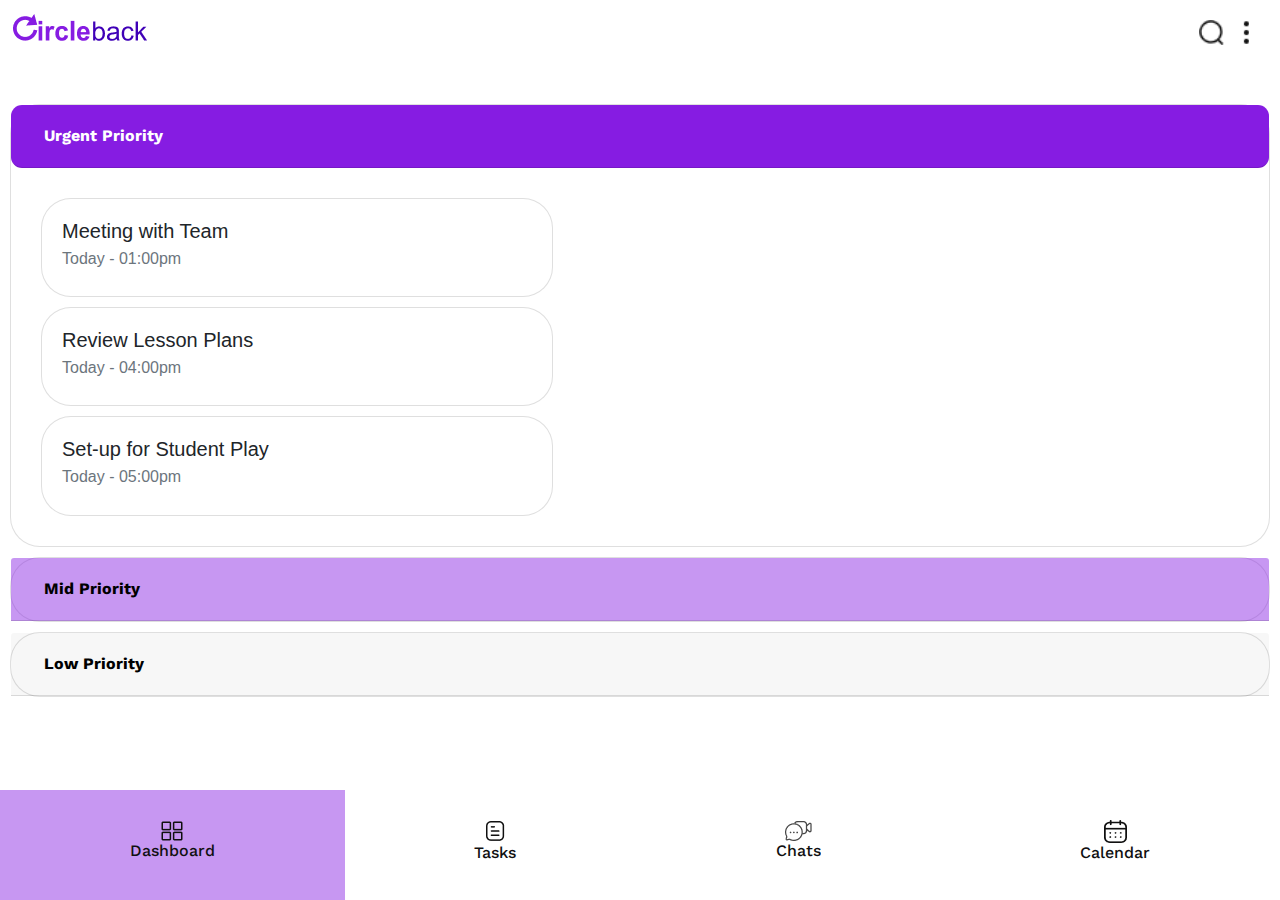
==== Tasks.html @ 2af95ed5 "nav resolved and task page" ====
<!doctype html>
<html lang="en">
  <head>
    <meta charset="utf-8">
    <meta name="viewport" content="width=device-width, initial-scale=1, shrink-to-fit=no">
    <!--Bootstrap CSS-->
    <link rel="stylesheet" href="https://cdn.jsdelivr.net/npm/bootstrap@4.0.0/dist/css/bootstrap.min.css" integrity="sha384-Gn5384xqQ1aoWXA+058RXPxPg6fy4IWvTNh0E263XmFcJlSAwiGgFAW/dAiS6JXm" crossorigin="anonymous">
    <!--Custom CSS-->
    <link rel="stylesheet" href="style.css" type="text/css">
   </head>
   <!--Font-->
   <link rel="preconnect" href="https://fonts.googleapis.com">
<link rel="preconnect" href="https://fonts.gstatic.com" crossorigin>
<link href="https://fonts.googleapis.com/css2?family=Work+Sans&display=swap" rel="stylesheet">
<!--FAB Icon-->
<link href="https://fonts.googleapis.com/icon?family=Material+Icons" rel="stylesheet">

   <body>
    <!--NavBar-->
    <nav id="navBar">
        <a class="logo"><img src="images/LogoWhiteBG.png"></a>
        
        <div class="icons">
          <img src="images/iconSearch.png" class="search">
          <img src="images/iconMenu.png" class="menu">
        </div>
      </nav>
      <!--NavBar Ends-->
    
      <!--Task Collapse-->
      <div id="accordion">
        <div class="card">
          <div class="card-header" id="headingOne">
            <h5 class="mb-0">
              <button class="btn1 btn btn-link" data-toggle="collapse" data-target="#collapseOne" aria-expanded="true" aria-controls="collapseOne">
                Urgent Priority
              </button>
            </h5>
          </div>
      
          <div id="collapseOne" class="collapse show" aria-labelledby="headingOne" data-parent="#accordion">
            <div class="card-body">
              
                <div class="card" style="width: 32rem;">
                    <div class="card-body">
                      <h5 class="card-title">Meeting with Team</h5>
                      <h6 class="card-subtitle mb-2 text-muted">Today - 01:00pm</h6>
                    </div>
                </div>

                <div class="card" style="width: 32rem;">
                    <div class="card-body">
                      <h5 class="card-title">Review Lesson Plans</h5>
                      <h6 class="card-subtitle mb-2 text-muted">Today - 04:00pm</h6>
                    </div>
                </div>

                <div class="card" style="width: 32rem;">
                    <div class="card-body">
                      <h5 class="card-title">Set-up for Student Play</h5>
                      <h6 class="card-subtitle mb-2 text-muted">Today - 05:00pm</h6>
                    </div>
                </div>

            </div>
          </div>
        </div>
        <div class="card">
          <div class="card-header" id="headingTwo">
            <h5 class="mb-0">
              <button class=" btn2 btn btn-link collapsed" data-toggle="collapse" data-target="#collapseTwo" aria-expanded="false" aria-controls="collapseTwo">
                Mid Priority
              </button>
            </h5>
          </div>
          <div id="collapseTwo" class="collapse" aria-labelledby="headingTwo" data-parent="#accordion">
            <div class="card-body">

                <div class="card" style="width: 32rem;">
                    <div class="card-body">
                      <h5 class="card-title">Send emails to Parents</h5>
                      <h6 class="card-subtitle mb-2 text-muted">Today - 10:00am</h6>
                    </div>
                </div>

                <div class="card" style="width: 32rem;">
                    <div class="card-body">
                      <h5 class="card-title">Review new school board notices</h5>
                      <h6 class="card-subtitle mb-2 text-muted">Today - 12:00pm</h6>
                    </div>
                </div>

                <div class="card" style="width: 32rem;">
                    <div class="card-body">
                      <h5 class="card-title">Submit Mid-Term grades</h5>
                      <h6 class="card-subtitle mb-2 text-muted">Today - 03:00pm</h6>
                    </div>
                </div>

            </div>
          </div>
        </div>
        <div class="card">
          <div class="card-header" id="headingThree">
            <h5 class="mb-0">
              <button class="btn3 btn btn-link collapsed" data-toggle="collapse" data-target="#collapseThree" aria-expanded="false" aria-controls="collapseThree">
                Low Priority 
              </button>
            </h5>
          </div>
          <div id="collapseThree" class="collapse" aria-labelledby="headingThree" data-parent="#accordion">
            <div class="card-body">
              
                <div class="card" style="width: 32rem;">
                    <div class="card-body">
                      <h5 class="card-title">Send Mrs. Roberts a thank you card</h5>
                      <h6 class="card-subtitle mb-2 text-muted">Today - End of Day</h6>
                    </div>
                </div>

                <div class="card" style="width: 32rem;">
                    <div class="card-body">
                      <h5 class="card-title">Speak with Principal Jones</h5>
                      <h6 class="card-subtitle mb-2 text-muted">Today - 01:30pm</h6>
                    </div>
                </div>

                <div class="card" style="width: 32rem;">
                    <div class="card-body">
                      <h5 class="card-title">Review and print flash cards for tomorrows test prep activity.</h5>
                      <h6 class="card-subtitle mb-2 text-muted">Today - 03:00pm</h6>
                    </div>
                </div>

            </div>
          </div>
        </div>
      </div>
      <!--End of Task Collapse-->
      
     <!--FAB-->
     

      

      <!--Navigation Bar-->
      <nav class="nav">
        <a href="#" class="nav_link navActive">
            <img src="images/iconDashboard.png" class="navIcon">
            <h6>Dashboard</h6>
        </a>
        <a href="#" class="nav_link">
            <img src="images/iconTask.png" class="navIcon">
            <h6>Tasks</h6>
        </a>
        <a href="#" class="nav_link">
            <img src="images/iconChats.png" class="navIcon">
            <h6>Chats</h6>
        </a>
        <a href="#" class="nav_link">
            <img src="images/iconCalendar.png" class="navIcon">
            <h6>Calendar</h6>
        </a>
      </nav>



    

    
    <!-- jQuery first, then Popper.js, then Bootstrap JS -->
    <script src="https://code.jquery.com/jquery-3.2.1.slim.min.js" integrity="sha384-KJ3o2DKtIkvYIK3UENzmM7KCkRr/rE9/Qpg6aAZGJwFDMVNA/GpGFF93hXpG5KkN" crossorigin="anonymous"></script>
    <script src="https://cdn.jsdelivr.net/npm/popper.js@1.12.9/dist/umd/popper.min.js" integrity="sha384-ApNbgh9B+Y1QKtv3Rn7W3mgPxhU9K/ScQsAP7hUibX39j7fakFPskvXusvfa0b4Q" crossorigin="anonymous"></script>
    <script src="https://cdn.jsdelivr.net/npm/bootstrap@4.0.0/dist/js/bootstrap.min.js" integrity="sha384-JZR6Spejh4U02d8jOt6vLEHfe/JQGiRRSQQxSfFWpi1MquVdAyjUar5+76PVCmYl" crossorigin="anonymous"></script>
  </body>
</html>
---- style.css ----
.navBar{
    width: 100%;
    height: 40px;
    display: flex;
    flex-direction: row;
    margin: 0px 20px;
    padding: 10px;
}
.icons {
    display: flex;
    float: right;
    justify-content: flex-end;
    height: 25px;
    margin: 20px;
  }
.search{
    margin-right: 10px;
}
.dots{
    padding: 10px;
}

/*Stories*/
.stories{
    width: 100%;
    height: 20vh;
    display: flex;
    background: white;
    justify-content: center;
    align-items: center;
}
.containers ul{
    list-style-type: none;
    display: flex;
}
.containers ul li a img{
    display: flex;
    height: 80px;
    width: 80px;
    border-radius: 100%;
    transition: .6s ease-in-out;
}
.containers ul li a img:hover{
    transform: scale(1.1);
}
.containers ul li{
    margin-right: 20px;

}
.containers ul li a{
    display: block;
    background-color: white;
    padding: 4px;
    border-radius: 100%;
}
.outer-layer{
    position: relative;
    background: linear-gradient(to bottom right, #861ce2, #E47415, #02B1E1);
    padding: 4px;
    border-radius: 100%;
}
.addStory button{
    position: absolute;
    width: 30px;
    height: 30px;
    background-color: #861ce2;
    bottom: 0;
    right: 0.25rem;
    text-align: center;
    border-radius: 100%;
    color: white;
    font-size: 16px;
    border: solid 3px white;
}

/*Dashboard Cards*/
.cards{
    box-shadow: 10px 1px 5px #10101046;
    height: 150px;
    width: 50%;
    margin: 20px;
    padding: 35px;
    border-radius: 15px;
    text-align: center;
    font-family: 'Work Sans', sans-serif;
}
.dashboardGrid{
    display: grid;
    grid-template-columns: repeat(2, 1fr);
    grid-template-rows: repeat(2, 1fr);
}
.priorityCard{
    box-shadow: 10px 5px 5px #10101046;
    width: 380px;
    margin: 20px;
    padding: 20px;
    border-radius: 15px;
    font-family: 'Work Sans', sans-serif;

}
.priorityCard h6{
    color: #10101097;
    line-height: 0.5%;
}
.priorityCard h3{
    text-align: center;
    color: #861ce2;
}
.priorityCard p{
    line-height: 0.5%;
}
/*Dashboard Cards*/
body{
    margin: 0 0 120px 0;
}
.nav{
    position: fixed;
    bottom: 0;
    width: 100%;
    height: 110px;
    box-shadow: o o 3px #10101046;
    background-color: white;
    display: flex;
    overflow-x: auto;
}
.nav_link{
    display: flex;
    flex-direction: column;
    align-items: center;
    justify-content: center;
    flex-grow: 1;
    min-width: 50px;
    font-family: 'Work Sans', sans-serif;
    text-decoration: none;
    color: #101010;
    -webkit-tap-highlight-color: transparent;
    transition: background-color 0.1s ease-in-out;
}
.navActive{
    background-color:#861ce275
}
.navIcon{
    font-size: 18px;
}

/*FAB*/


/*Task Collapse*/
#accordion{
    margin-top: 50px;
}
#headingOne{
    background-color: #861ce2;
    border-radius: 11px;
}
#headingTwo{
    background-color: #861ce275;
}
.btn1{
    color: white;
    font-weight: bold;
    font-family: 'Work Sans', sans-serif;
}
.btn2, .btn3{
    color: black;
    font-weight: bold;
    font-family: 'Work Sans', sans-serif;
}
.card{
    border-radius: 30px;
    margin: 10px;
    box-shadow: o o 3px #10101046;
}
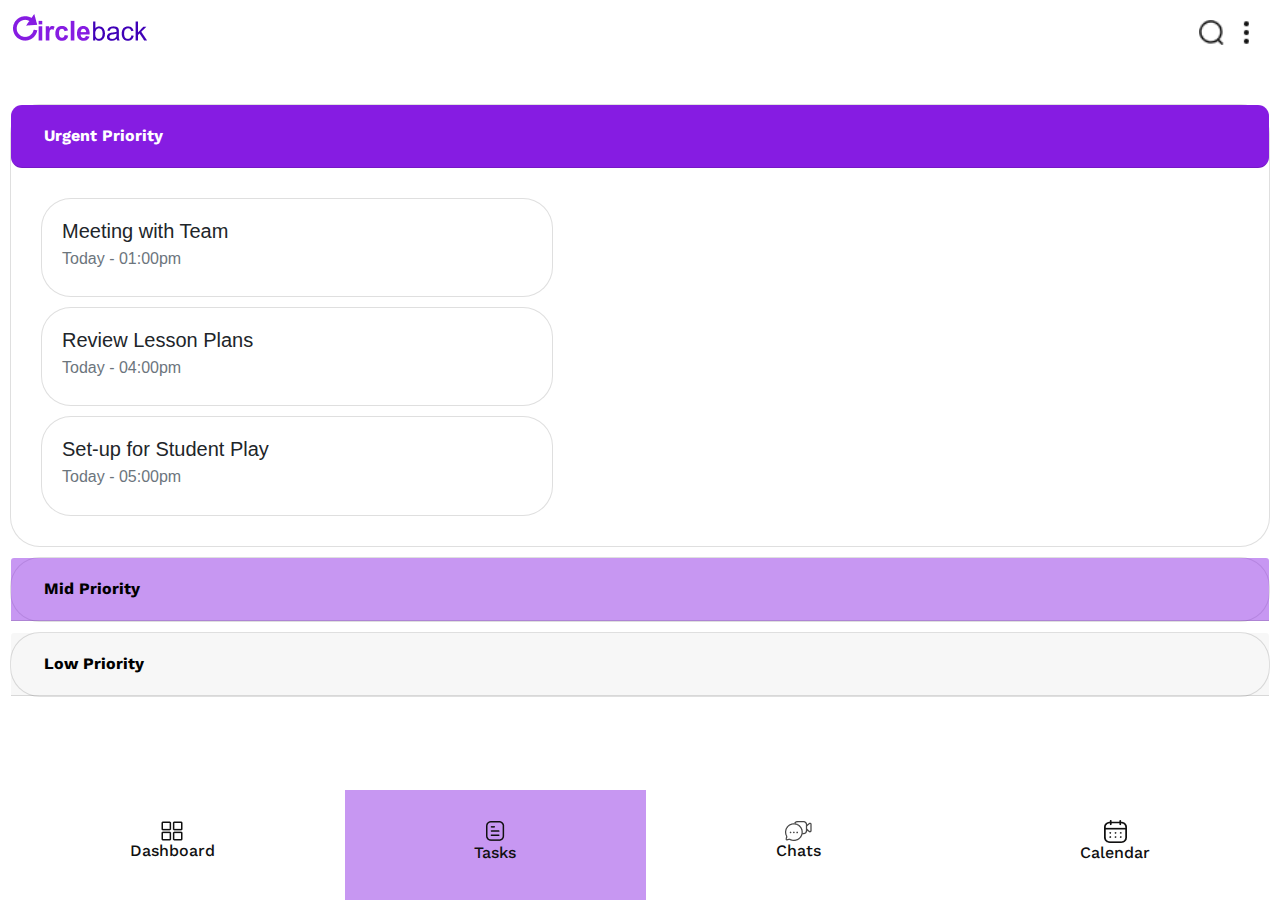
==== commit be38ebf8: "add story button repair" ====
--- a/Tasks.html
+++ b/Tasks.html
@@ -145,11 +145,11 @@
 
       <!--Navigation Bar-->
       <nav class="nav">
-        <a href="#" class="nav_link navActive">
+        <a href="Dashboard.html" class="nav_link">
             <img src="images/iconDashboard.png" class="navIcon">
             <h6>Dashboard</h6>
         </a>
-        <a href="#" class="nav_link">
+        <a href="Tasks.html" class="nav_link navActive">
             <img src="images/iconTask.png" class="navIcon">
             <h6>Tasks</h6>
         </a>
--- a/style.css
+++ b/style.css
@@ -59,7 +59,7 @@
     padding: 4px;
     border-radius: 100%;
 }
-.addStory button{
+.outer-layer button{
     position: absolute;
     width: 30px;
     height: 30px;
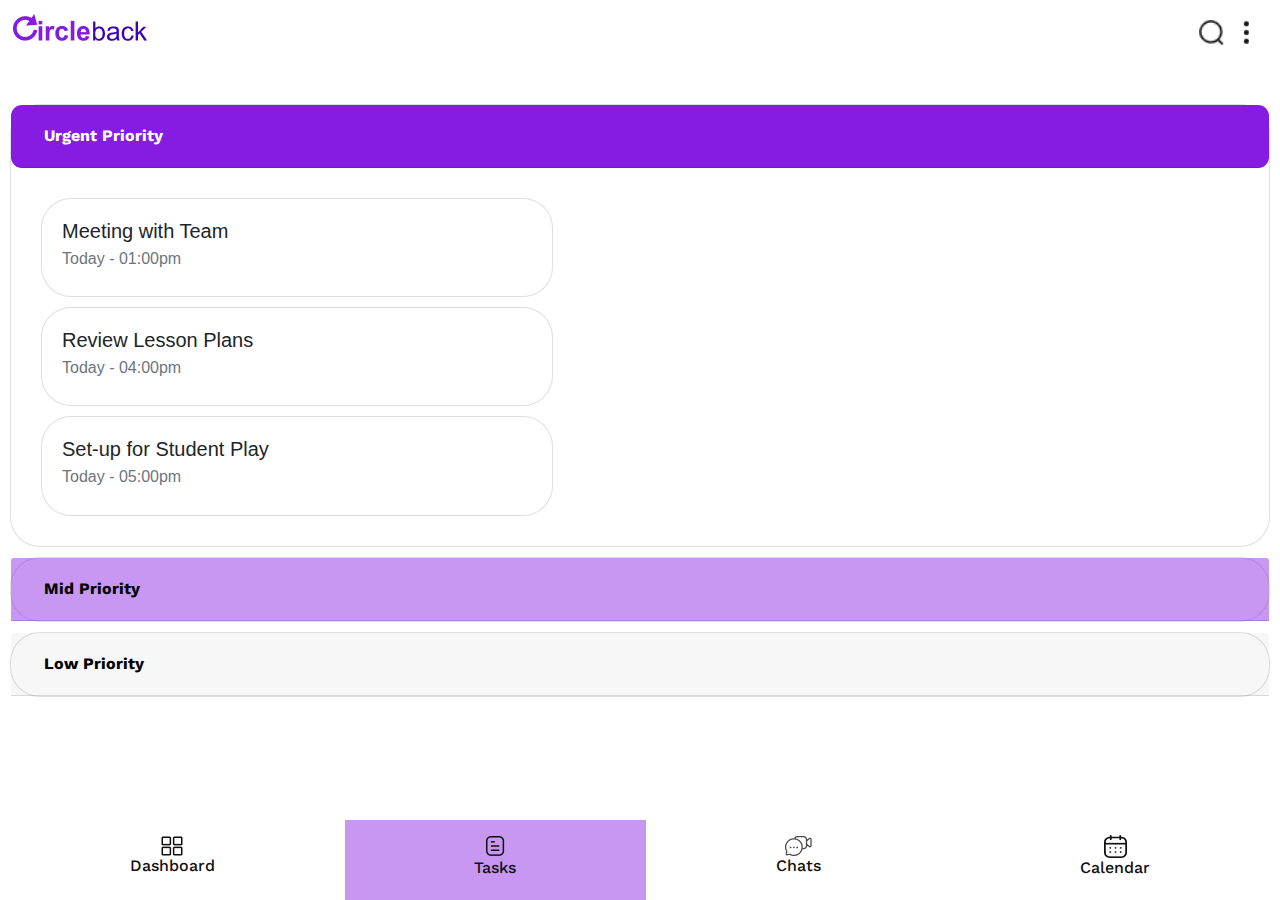
==== commit 4a48de91: "Dashboard and VidChat Page" ====
--- a/Tasks.html
+++ b/Tasks.html
@@ -153,7 +153,7 @@
             <img src="images/iconTask.png" class="navIcon">
             <h6>Tasks</h6>
         </a>
-        <a href="#" class="nav_link">
+        <a href="VMessage.html" class="nav_link">
             <img src="images/iconChats.png" class="navIcon">
             <h6>Chats</h6>
         </a>
--- a/style.css
+++ b/style.css
@@ -76,13 +76,19 @@
 /*Dashboard Cards*/
 .cards{
     box-shadow: 10px 1px 5px #10101046;
-    height: 150px;
-    width: 50%;
+    width: 190px;
     margin: 20px;
-    padding: 35px;
+    padding: 20px;
     border-radius: 15px;
     text-align: center;
     font-family: 'Work Sans', sans-serif;
+}
+.card-title{
+    font-size: 20px;
+}
+.card-img-top{
+    width: 80px;
+    height: 80px;
 }
 .dashboardGrid{
     display: grid;
@@ -91,7 +97,7 @@
 }
 .priorityCard{
     box-shadow: 10px 5px 5px #10101046;
-    width: 380px;
+    width: 430px;
     margin: 20px;
     padding: 20px;
     border-radius: 15px;
@@ -100,24 +106,21 @@
 }
 .priorityCard h6{
     color: #10101097;
-    line-height: 0.5%;
 }
 .priorityCard h3{
     text-align: center;
     color: #861ce2;
 }
-.priorityCard p{
-    line-height: 0.5%;
-}
+
 /*Dashboard Cards*/
 body{
-    margin: 0 0 120px 0;
+    margin: 0 0 100px 0;
 }
 .nav{
     position: fixed;
     bottom: 0;
     width: 100%;
-    height: 110px;
+    height: 80px;
     box-shadow: o o 3px #10101046;
     background-color: white;
     display: flex;
@@ -173,4 +176,185 @@
     box-shadow: o o 3px #10101046;
 }
 
-  
+/*ChatVid CSS*/
+
+/*ChatVid Toggle*/
+.toggleChat{
+    align-items: flex-start;
+    display: flex;
+    margin-top: 18px;
+    min-width: 500px;
+    z-index: 5;
+}
+.overlap-group1{
+    align-items: flex-start;
+    background-color: white;
+    border-bottom: 1px solid #00000080;
+    display: flex;
+    height: 38px;
+    min-width: 250px;
+    padding: 8px 80px;
+}
+.messages{
+    color: black;
+    cursor: pointer;
+    font-family: 'Work Sans', sans-serif;
+    font-size: var(--font-size-m);
+    font-weight: 500;
+    letter-spacing: 0;
+    min-height: 19px;
+    min-width: 76px;
+    text-align: center;
+}
+.overlap-group3 {
+    align-items: flex-start;
+    background-color: #861ce226;
+    border-bottom: 3px solid #861ce2;
+    display: flex;
+    height: 38px;
+    min-width: 250px;
+    padding: 8px 65px;
+}
+.video-chat{
+    color: black;
+    font-family: 'Work Sans', sans-serif;
+    font-size: var(--font-size-m);
+    font-weight: bold;
+    letter-spacing: 0;
+    min-height: 19px;
+    min-width: 76px;
+    text-align: center;
+}
+
+/*Message Boxes*/
+.message-group{
+    align-items: flex-start;
+    background-color: white;
+    display: flex;
+    height: 100px;
+    justify-content: flex-end;
+    margin-top: 16px;
+    min-height: 100px;
+    padding: 4px 3px;
+    z-index: 6;
+    border-radius: 11px;
+    margin-left: 20px;
+    margin-right: 20px;
+    box-shadow: 5px 5px 5px #10101020;
+}
+.rectangle{
+    height: 90px;
+    width: 70px;
+    border-radius: 11px;
+    margin-left: 10px;
+}
+.overlap-group1-1{
+    align-self: center;
+    height: 65px;
+    margin-left: 10px;
+    margin-top: 5px;
+    position: relative;
+    width: 460px;
+}
+.text{
+    align-items: flex-start;
+    display: flex;
+    flex-direction: column;
+    left: 0;
+    min-height: 65px;
+    position: absolute;
+    top: 0;
+    width: 300px;
+}
+.overlap-group{
+    height: 50px;
+    position: relative;
+    width: 300px;
+}
+.name{
+    letter-spacing: 0;
+    position: absolute;
+    text-align: left;
+    top: 0;
+    width: 300px;
+    font-family: 'Work Sans', sans-serif;
+    font-weight: bold;
+    font-size: 18px;
+}
+.active-30-minutes-ago{
+    left: 0;
+    letter-spacing: 0;
+    position: absolute;
+    top: 26px;
+    width: 300px;
+    font-family: 'Work Sans', sans-serif;
+    font-size: 13px;
+    color: #10101090;
+}
+.high-button{
+    align-items: flex-start;
+    background-color: #fed546;
+    border-radius: 11px;
+    display: flex;
+    height: 19px;
+    min-width: 58px;
+}
+.high{
+    margin-top: 5px;
+    height: 10px;
+    letter-spacing: 0;
+    text-align: center;
+    width: 58px;
+    font-family: 'Work Sans', sans-serif;
+    color: black;
+    font-weight: bold;
+    font-size: 11px;
+}
+.urgent-button{
+    align-items: flex-start;
+    background-color: #FB3535;
+    border-radius: 11px;
+    display: flex;
+    height: 19px;
+    min-width: 58px;
+}
+.urgent{
+    margin-top: 5px;
+    height: 10px;
+    letter-spacing: 0;
+    text-align: center;
+    width: 58px;
+    font-family: 'Work Sans', sans-serif;
+    color: black;
+    font-weight: bold;
+    font-size: 11px;
+}
+.valign-text-middle{
+    display: flex;
+    flex-direction: column;
+    justify-content: center;
+}
+.auto-layout-horizontal{
+    align-items: center;
+    background-color: #861ce2;
+    border-radius: 100px;
+    display: flex;
+    gap: 10px;
+    height: 25px;
+    justify-content: center;
+    left: 300px;
+    padding: 10px;
+    position: absolute;
+    top: 21px;
+    width: 25px;
+}
+.number{
+    color: white;
+    font-family: 'Work Sans', sans-serif;
+    font-weight: 500;
+}
+.circle-back{
+    color: #8C0707;
+    font-size: small;
+    font-family: 'Work Sans', sans-serif;
+}